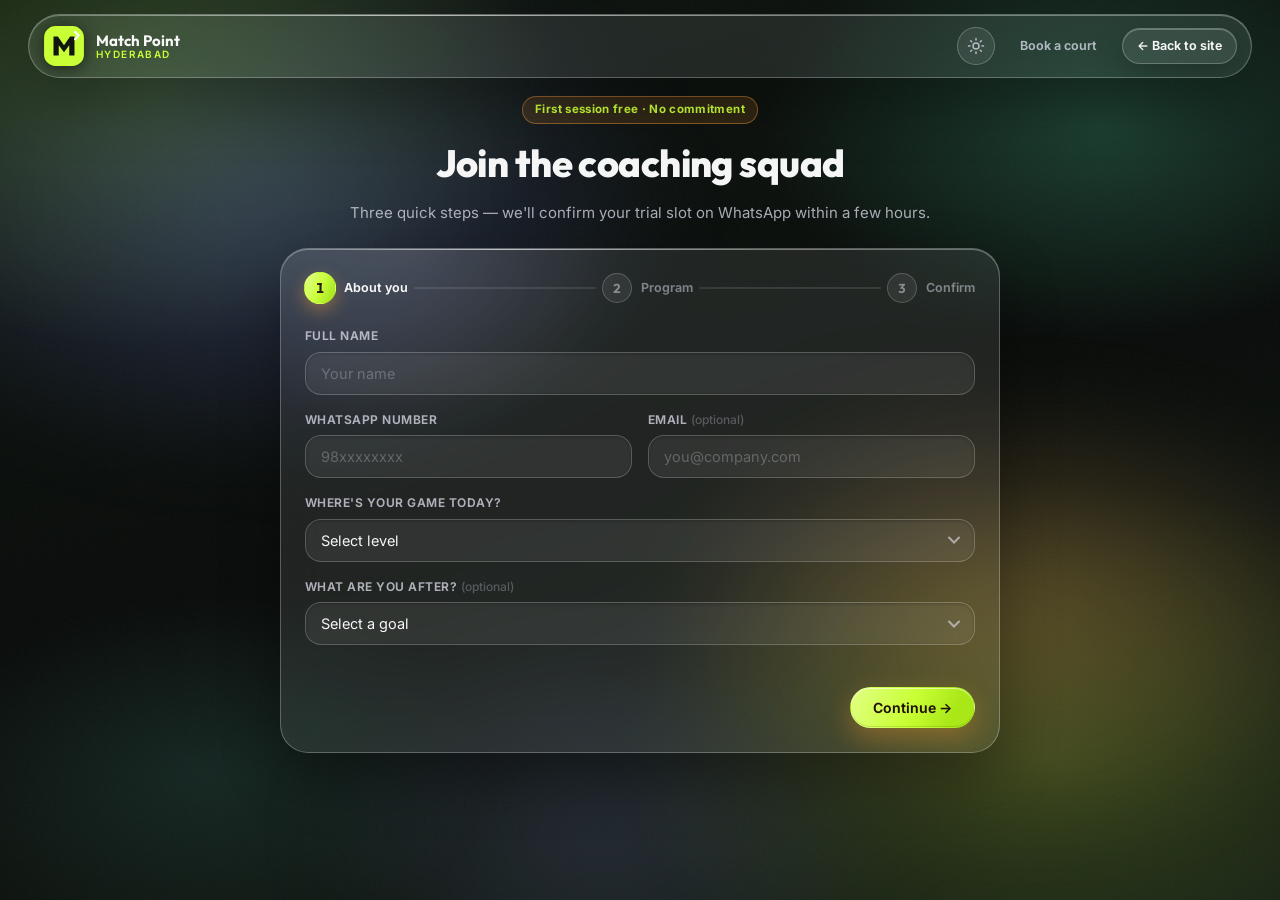
==== admission.html @ af2eccd0 "Launch MatchPoint academy manager pitch" ====
<!DOCTYPE html>
<html lang="en" data-theme="dark">
<head>
  <meta charset="UTF-8" />
  <meta name="viewport" content="width=device-width, initial-scale=1.0, viewport-fit=cover" />
  <meta name="theme-color" content="#0d0c1a" />
  <title>Join Coaching — Match Point</title>
  <link rel="icon" type="image/svg+xml" href="assets/img/favicon.svg?v=2" />
  <link rel="preconnect" href="https://fonts.googleapis.com" />
  <link rel="preconnect" href="https://fonts.gstatic.com" crossorigin />
  <link href="https://fonts.googleapis.com/css2?family=Outfit:wght@500;600;700;800&family=Inter:wght@400;500;600;700&display=swap" rel="stylesheet" />
  <link rel="stylesheet" href="assets/css/glass.css?v=18" />
  <script>document.documentElement.dataset.theme = localStorage.getItem("mp-theme") || "dark"; document.documentElement.classList.add("lt-js");</script>
  <style>
    .adm-wrap { max-width: 720px; margin: 0 auto; width: 100%; }
    .adm-hero { text-align: center; margin-bottom: var(--gap-4); }
    .adm-hero h1 { font-size: clamp(26px, 4vw, 38px); font-weight: 800; }
    .adm-hero p { color: var(--ink-mid); margin-top: 8px; }
    .form-grid { display: grid; grid-template-columns: 1fr 1fr; gap: var(--gap-3); }
    .form-grid .full { grid-column: 1 / -1; }
    @media (max-width: 620px) { .form-grid { grid-template-columns: 1fr; } }
    .batch-pick { display: grid; grid-template-columns: 1fr 1fr; gap: 10px; }
    @media (max-width: 620px) { .batch-pick { grid-template-columns: 1fr; } }
    .batch-pick .choice { flex-direction: column; align-items: flex-start; gap: 4px; padding: 14px 16px; }
    .batch-pick .choice .bp-top { display: flex; align-items: center; gap: 10px; width: 100%; }
    .batch-pick .choice .bp-name { font-weight: 700; color: var(--ink-hi); font-size: 14px; }
    .batch-pick .choice .bp-meta { font-size: 12px; color: var(--ink-low); padding-left: 28px; }
    .pick-label { font-size: 12px; font-weight: 700; letter-spacing: .08em; text-transform: uppercase; color: var(--ink-low); margin: var(--gap-3) 0 8px; }
    .done-card { text-align: center; padding: clamp(36px, 6vh, 60px) var(--gap-4); display: none; }
    .done-card.show { display: block; animation: lt-step-in .5s var(--ease-spring) both; }
    .done-card .big-check { width: 74px; height: 74px; margin: 0 auto var(--gap-3); border-radius: 50%; display: grid; place-items: center;
      background: rgba(52, 211, 153, .15); border: 1.5px solid rgba(52, 211, 153, .5); color: var(--tx-green); }
    .done-card .big-check svg { width: 34px; height: 34px; }
  </style>
</head>
<body>
  <div class="lt-bg" aria-hidden="true"></div>

  <nav class="lt-nav glass">
    <a class="nav-brand" href="index.html">
      <span class="mark" data-logo="30"></span>
      <span class="t"><strong>Match Point</strong><span>Hyderabad</span></span>
    </a>
    <div class="nav-actions">
      <button type="button" class="theme-toggle"></button>
      <a class="btn btn-ghost btn-sm hide-mobile" href="booking.html">Book a court</a>
      <a class="btn btn-glass btn-sm" href="index.html">← Back to site</a>
    </div>
  </nav>

  <main class="lt-page">
    <div class="adm-wrap">
      <div class="adm-hero reveal">
        <span class="pill gold">First session free · No commitment</span>
        <h1 class="mt-2">Join the coaching squad</h1>
        <p>Three quick steps — we'll confirm your trial slot on WhatsApp within a few hours.</p>
      </div>

      <div class="glass glass-card" id="wizard">
        <div class="adm-stepper" id="stepper">
          <div class="step active" data-s="1"><span class="num"><span class="n">1</span></span><span class="lbl">About you</span></div>
          <div class="bar" id="bar1"></div>
          <div class="step" data-s="2"><span class="num"><span class="n">2</span></span><span class="lbl">Program</span></div>
          <div class="bar" id="bar2"></div>
          <div class="step" data-s="3"><span class="num"><span class="n">3</span></span><span class="lbl">Confirm</span></div>
        </div>

        <form id="admForm" novalidate>
          <!-- step 1: about you -->
          <section class="adm-step active" data-step="1">
            <div class="form-grid">
              <label class="field full"><span>Full name</span><input type="text" name="name" placeholder="Your name" required /></label>
              <label class="field"><span>WhatsApp number</span><input type="tel" name="phone" placeholder="98xxxxxxxx" required /></label>
              <label class="field"><span>Email <span class="opt">(optional)</span></span><input type="email" name="email" placeholder="you@company.com" /></label>
              <label class="field full"><span>Where's your game today?</span>
                <select name="level"><option value="">Select level</option><option>Complete beginner</option><option>Played casually / social games</option><option>Trained before, getting back into it</option><option>Competitive — leagues or tournaments</option></select>
              </label>
              <label class="field full"><span>What are you after? <span class="opt">(optional)</span></span>
                <select name="goal"><option value="">Select a goal</option><option>Learn the game properly</option><option>Fitness &amp; stress relief</option><option>Compete in leagues</option><option>Sharpen up for corporate events</option></select>
              </label>
            </div>
          </section>

          <!-- step 2: program + venue + timing -->
          <section class="adm-step" data-step="2">
            <div class="batch-pick" id="programPick"></div>
            <div class="pick-label">Preferred venue</div>
            <div class="batch-pick" id="venuePick"></div>
            <div class="form-grid mt-3">
              <label class="field"><span>Preferred timing</span>
                <select name="slot"><option>Morning batch</option><option>Evening batch</option><option>Flexible</option></select>
              </label>
              <label class="field"><span>Trial date <span class="opt">(optional)</span></span><input type="date" name="date" /></label>
            </div>
            <p class="faint mt-3" id="planLine" style="font-size:12.5px;"></p>
          </section>

          <!-- step 3: confirm -->
          <section class="adm-step" data-step="3">
            <div id="summary" class="lt-grid" style="gap: 10px;"></div>
            <label class="choice mt-3"><input type="checkbox" name="agree" /><span class="dot"></span><span>Contact me on WhatsApp to confirm my trial slot.</span></label>
          </section>

          <div class="form-msg" id="msg"></div>
          <div class="adm-nav">
            <button type="button" class="btn btn-ghost" id="backBtn" style="visibility:hidden;">← Back</button>
            <span class="grow"></span>
            <button type="button" class="btn btn-primary" id="nextBtn">Continue →</button>
          </div>
        </form>
      </div>

      <!-- success -->
      <div class="glass done-card" id="doneCard">
        <div class="big-check"><svg viewBox="0 0 24 24" fill="none" stroke="currentColor" stroke-width="2.5" stroke-linecap="round" stroke-linejoin="round"><path d="M20 6 9 17l-5-5"/></svg></div>
        <h2>Application received 🏸</h2>
        <p class="muted mt-2">Our coach will WhatsApp you shortly to confirm your trial slot.<br />Bring water and non-marking court shoes — shuttles and loaner rackets are ready courtside.</p>
        <div class="mt-4 flex" style="justify-content:center; flex-wrap:wrap;">
          <a class="btn btn-primary" href="booking.html">Book a court meanwhile</a>
          <a class="btn btn-glass" href="index.html">Back to home</a>
        </div>
      </div>
    </div>
  </main>

  <script src="assets/js/core.js?v=8"></script>
  <script src="assets/js/data.js?v=5"></script>
  <script src="assets/js/cloud.js?v=7"></script>
  <script>
    (function () {
      var step = 1, TOTAL = 3;
      var form = document.getElementById("admForm");
      var msg = document.getElementById("msg");

      var requestedProgram = new URLSearchParams(location.search).get("program") || LT_DATA.programs[0].id;
      document.getElementById("programPick").innerHTML = LT_DATA.programs.map(function (p) {
        return '<label class="choice"><div class="bp-top"><input type="radio" name="program" value="' + p.id + '"' + (p.id === requestedProgram ? " checked" : "") + ' /><span class="dot"></span><span class="bp-name">' + p.name + "</span></div>" +
          '<span class="bp-meta">' + p.level + " · " + p.days + "</span></label>";
      }).join("");

      // preferred venue — rides into the slot string on submit (no new RPC args)
      document.getElementById("venuePick").innerHTML = Object.keys(LT_DATA.venues).map(function (k, i) {
        var v = LT_DATA.venues[k];
        return '<label class="choice"><div class="bp-top"><input type="radio" name="venue" value="' + k + '"' + (i === 0 ? " checked" : "") + ' /><span class="dot"></span><span class="bp-name">' + v.name + "</span></div>" +
          '<span class="bp-meta">' + v.area + " · " + v.note + "</span></label>";
      }).join("");

      // membership plans, straight from the dataset (single source of truth)
      document.getElementById("planLine").textContent = "Plans: " + LT_DATA.plans.map(function (p) {
        return p.label + " " + LT.fmtINR(p.amount) + (p.note ? " (" + p.note + ")" : "");
      }).join(" · ") + " — pay after your free trial.";

      // trials are booked ahead, never backdated
      form.querySelector('[name="date"]').min = LT.today();

      function venueName(key) {
        var v = LT_DATA.venues[key];
        return v ? v.name : LT_DATA.venues.manikonda.name;
      }

      function paint() {
        document.querySelectorAll("#stepper .step").forEach(function (el) {
          var s = +el.dataset.s;
          el.classList.toggle("active", s === step);
          el.classList.toggle("done", s < step);
        });
        document.getElementById("bar1").style.setProperty("--fill", step > 1 ? "100%" : "0%");
        document.getElementById("bar2").style.setProperty("--fill", step > 2 ? "100%" : "0%");
        document.querySelectorAll(".adm-step").forEach(function (el) {
          el.classList.toggle("active", +el.dataset.step === step);
        });
        document.getElementById("backBtn").style.visibility = step === 1 ? "hidden" : "visible";
        document.getElementById("nextBtn").textContent = step === TOTAL ? "Submit application" : "Continue →";
        msg.textContent = "";
        if (step === 3) fillSummary();
      }

      function fillSummary() {
        var d = new FormData(form);
        var prog = LT_DATA.programs.find(function (p) { return p.id === d.get("program"); }) || {};
        var rows = [
          ["Name", d.get("name")],
          ["Contact", d.get("phone") + (d.get("email") ? " · " + d.get("email") : "")],
          ["Level", d.get("level") || "To be assessed"],
          ["Program", prog.name + " · " + d.get("slot")],
          ["Venue", venueName(d.get("venue"))],
          ["Trial date", d.get("date") || "First available slot"],
        ];
        document.getElementById("summary").innerHTML = rows.map(function (r) {
          return '<div class="flex between" style="padding:11px 14px;border:1px solid var(--tile-border);border-radius:var(--r-md);background:var(--tile-bg);">' +
            '<span class="faint" style="font-size:12px;text-transform:uppercase;letter-spacing:.06em;font-weight:650;">' + r[0] + "</span>" +
            '<span style="font-weight:650;text-align:right;">' + LT.esc(r[1]) + "</span></div>";
        }).join("");
      }

      function validate() {
        var d = new FormData(form);
        if (step === 1) {
          if (!String(d.get("name") || "").trim()) return "Please enter your name.";
          if (String(d.get("phone") || "").replace(/\D/g, "").length < 10) return "Please enter a valid 10-digit WhatsApp number.";
        }
        if (step === 3 && !d.get("agree")) return "Please tick the consent box so we can reach you.";
        return "";
      }

      document.getElementById("nextBtn").addEventListener("click", function () {
        var err = validate();
        if (err) { msg.textContent = err; msg.className = "form-msg error"; return; }
        if (step < TOTAL) { step++; paint(); return; }
        var d = new FormData(form);
        var apps = LT.store.read("applications", []);
        // venue prepended into the slot string — the applications pipeline
        // stays single-shape (no new RPC args)
        var rec = {
          name: d.get("name"), phone: d.get("phone"), email: d.get("email"),
          level: d.get("level"), goal: d.get("goal"), program: d.get("program"),
          slot: venueName(d.get("venue")) + " · " + d.get("slot"),
          date: d.get("date"), at: new Date().toISOString(),
        };
        // same phone re-submitting within a day (double-tap, impatience) —
        // don't file a second enquiry from this device
        var ph10 = String(rec.phone || "").replace(/\D/g, "").slice(-10);
        var dup = apps.find(function (a) {
          return String(a.phone || "").replace(/\D/g, "").slice(-10) === ph10 &&
            Date.now() - new Date(a.at).getTime() < 864e5;
        });
        if (dup) {
          msg.textContent = "We already have your enquiry — our coach will call you.";
          msg.className = "form-msg error";
          return;
        }
        function showDone() {
          apps.unshift(rec);
          LT.store.write("applications", apps);
          document.getElementById("wizard").style.display = "none";
          document.querySelector(".adm-hero").style.display = "none";
          document.getElementById("doneCard").classList.add("show");
          LT.toast("Application received — see you on court! 🏸");
        }
        if (window.LT_CLOUD) {
          LT_CLOUD.track("admission_submitted", { program: rec.program || "", venue: d.get("venue") || "" });
          LT_CLOUD.addApplication(rec).then(showDone).catch(function (e) {
            if (!LT_CLOUD.STRICT_AUTH) { showDone(); return; }
            msg.textContent = /too many/.test(String(e.message)) ? "We already have your enquiry — our coach will call you."
              : /no connection/.test(String(e.message)) ? "No connection — please try again or call +91 77320 77327."
              : "Something went wrong — please call +91 77320 77327.";
            msg.className = "form-msg error";
          });
        } else { showDone(); }
      });
      document.getElementById("backBtn").addEventListener("click", function () { if (step > 1) { step--; paint(); } });

      paint();
    })();
  </script>
</body>
</html>
---- assets/css/glass.css ----
/* ============================================================
   MATCH POINT — LIQUID GLASS DESIGN SYSTEM v1
   Dark-first court glass (graphite night + electric chartreuse)
   with a bright clear-glass light override.
   Token NAMES are inherited from the Leo system (--forest-* = the
   dark base ramp, --gold-* = the brand accent ramp, --optic-* =
   the cool indigo accent) so component CSS ports verbatim.
   Theme is controlled by <html data-theme="dark|light">.
   ============================================================ */

/* ---------- Design tokens — DARK (default, matches Instagram branding) ---------- */
:root {
  /* Brand constants (theme-independent) */
  --forest-950: #080b09;
  --forest-900: #0e130f;
  --forest-800: #161e18;
  --forest-600: #2c3d31;
  --emerald-400: #52e5b0;
  --gold-600: #79a900;
  --gold-500: #a9e717;
  --gold-400: #c9ff35;
  --gold-300: #e2ff86;
  --optic-400: #64d9cb;
  --optic-300: #9af0e6;
  --red-400: #ff6b6b;
  --sky-300: #7dd3fc;

  /* Ink */
  --ink-hi: rgba(255, 255, 255, 0.96);
  --ink-mid: rgba(230, 230, 244, 0.72);
  --ink-low: rgba(230, 230, 244, 0.48);
  --ink-faint: rgba(230, 230, 244, 0.28);

  /* Accent text (readable per theme) */
  --tx-gold: var(--gold-400);
  --tx-green: #64d9cb;
  --tx-red: var(--red-400);
  --tx-optic: var(--optic-400);

  /* Glass surfaces — low-opacity fill over a vivid field. Never milky. */
  --glass-bg: rgba(255, 255, 255, 0.09);
  --glass-border: rgba(255, 255, 255, 0.26);
  --glass-blur: 22px;
  --glass-sat: 1.25;
  --glass-shadow:
    0 24px 60px rgba(0, 0, 0, 0.3),
    inset 0 1px 0 rgba(255, 255, 255, 0.32);
  --glass-shadow-soft:
    0 12px 32px rgba(0, 0, 0, 0.22),
    inset 0 1px 0 rgba(255, 255, 255, 0.26);
  --glass-border-hover: rgba(255, 255, 255, 0.48);
  --specular: linear-gradient(90deg, transparent 4%, rgba(255, 255, 255, 0.5) 30%, rgba(255, 255, 255, 0.12) 65%, transparent 96%);
  --corner-glow: rgba(255, 255, 255, 0.1);

  /* Inputs, tiles, lines */
  --input-bg: rgba(255, 255, 255, 0.07);
  --input-bg-focus: rgba(255, 255, 255, 0.13);
  --input-border: rgba(255, 255, 255, 0.2);
  --input-border-hover: rgba(255, 255, 255, 0.38);
  --input-shadow: inset 0 1px 3px rgba(0, 0, 0, 0.22);
  --tile-bg: rgba(255, 255, 255, 0.07);
  --tile-border: rgba(255, 255, 255, 0.2);
  --line: rgba(255, 255, 255, 0.1);
  --row-hover: rgba(255, 255, 255, 0.06);
  --chip-bg: rgba(255, 255, 255, 0.08);
  --chip-border: rgba(255, 255, 255, 0.24);
  --thead-bg: rgba(13, 12, 26, 0.55);
  --pill-bg: rgba(255, 255, 255, 0.08);
  --pill-border: rgba(255, 255, 255, 0.22);
  --dot-border: rgba(255, 255, 255, 0.3);
  --ghost-hover: rgba(255, 255, 255, 0.07);
  --option-bg: var(--forest-800);
  --backdrop: rgba(5, 4, 12, 0.6);
  --toast-bg: linear-gradient(135deg, rgba(26, 24, 48, 0.92), rgba(10, 9, 20, 0.92));
  --toast-border: rgba(255, 255, 255, 0.18);
  --scroll-thumb: rgba(255, 255, 255, 0.14);
  --scroll-thumb-hover: rgba(255, 255, 255, 0.26);
  --stat-grad: linear-gradient(135deg, #fff 30%, var(--gold-400));
  --gold-grad: linear-gradient(115deg, var(--gold-300), var(--gold-400) 48%, var(--gold-500) 82%);
  --scheme: dark;
  --glass-filter: blur(var(--glass-blur)) saturate(var(--glass-sat));
  --select-arrow: url("data:image/svg+xml,%3Csvg xmlns='http://www.w3.org/2000/svg' width='12' height='8' fill='none'%3E%3Cpath d='M1 1.5 6 6.5 11 1.5' stroke='%23e6e6f2' stroke-opacity='.6' stroke-width='2' stroke-linecap='round'/%3E%3C/svg%3E");

  /* Radii */
  --r-xl: 28px;
  --r-lg: 22px;
  --r-md: 16px;
  --r-sm: 12px;
  --r-pill: 999px;

  /* Type */
  --font-display: "Outfit", "SF Pro Display", -apple-system, sans-serif;
  --font-body: "Inter", "SF Pro Text", -apple-system, system-ui, sans-serif;
  --font-brand: "Outfit", "SF Pro Display", -apple-system, sans-serif;

  /* Spacing */
  --gap-1: 6px;
  --gap-2: 10px;
  --gap-3: 16px;
  --gap-4: 24px;
  --gap-5: 36px;

  --nav-h: 72px;
  --dock-h: 76px;
  --page-max: 1240px;

  --ease-spring: cubic-bezier(0.34, 1.3, 0.5, 1);
}

/* ---------- Design tokens — LIGHT override ("clear glass") ---------- */
:root[data-theme="light"] {
  --ink-hi: #17181c;
  --ink-mid: rgba(25, 28, 38, 0.74);
  --ink-low: rgba(25, 28, 38, 0.52);
  --ink-faint: rgba(25, 28, 38, 0.34);

  --tx-gold: #4d7400;
  --tx-green: #0f766e;
  --tx-red: #c2383f;
  --tx-optic: #4552c9;

  /* Apple Liquid Glass recipe (iOS 26): ~15–18% white fill + a brightness
     lift in the backdrop filter — the light comes THROUGH the panel, the
     fill itself stays nearly clear. Edges carry the material: a bright
     specular top rim and a soft dim bottom rim, not flat borders. */
  /* Liquid glass, tuned to the approved login-page reference: a gradient
     fill that fades from a faint white sheen (top-left) to almost nothing,
     so the field's blue/peach/lavender visibly TRANSMITS through the card;
     blur 30 + saturate 170% + a touch of contrast does the optics; the
     specular border is strongest along the top and left edges. */
  --glass-bg: linear-gradient(135deg, rgba(255, 255, 255, 0.26), rgba(255, 255, 255, 0.1));
  --glass-border: rgba(255, 255, 255, 0.55);
  --glass-blur: 30px;
  --glass-sat: 1.7;
  --glass-bright: 1.04;
  --glass-contrast: 1.05;
  --glass-filter: blur(var(--glass-blur)) saturate(var(--glass-sat)) brightness(var(--glass-bright)) contrast(var(--glass-contrast));
  --glass-shadow:
    0 28px 70px rgba(45, 55, 90, 0.2),
    inset 0 1px 0 rgba(255, 255, 255, 0.72),
    inset 1px 0 0 rgba(255, 255, 255, 0.45),
    inset 0 -1px 0 rgba(255, 255, 255, 0.16),
    inset 0 16px 30px -18px rgba(45, 55, 90, 0.13),
    inset 0 -18px 32px -18px rgba(255, 255, 255, 0.5);
  --glass-shadow-soft:
    0 12px 32px rgba(45, 55, 90, 0.12),
    inset 0 1px 0 rgba(255, 255, 255, 0.6),
    inset 0 -1px 0 rgba(255, 255, 255, 0.14);
  --glass-border-hover: rgba(255, 255, 255, 0.95);
  --specular: linear-gradient(90deg, transparent 4%, rgba(255, 255, 255, 0.98) 30%, rgba(255, 255, 255, 0.45) 65%, transparent 96%);
  --corner-glow: rgba(255, 255, 255, 0.55);

  --input-bg: rgba(255, 255, 255, 0.18);
  --input-bg-focus: rgba(255, 255, 255, 0.38);
  --input-border: rgba(255, 255, 255, 0.55);
  --input-border-hover: rgba(255, 255, 255, 0.85);
  --input-shadow: inset 0 1px 2px rgba(28, 32, 44, 0.05);
  --tile-bg: rgba(255, 255, 255, 0.2);
  --tile-border: rgba(255, 255, 255, 0.52);
  --line: rgba(28, 32, 44, 0.1);
  --row-hover: rgba(255, 255, 255, 0.26);
  --chip-bg: rgba(255, 255, 255, 0.24);
  --chip-border: rgba(255, 255, 255, 0.56);
  --thead-bg: rgba(255, 255, 255, 0.4);
  --pill-bg: rgba(255, 255, 255, 0.24);
  --pill-border: rgba(255, 255, 255, 0.56);
  --dot-border: rgba(28, 32, 44, 0.32);
  --ghost-hover: rgba(255, 255, 255, 0.6);
  --option-bg: #ffffff;
  --backdrop: rgba(18, 22, 34, 0.3);
  --toast-bg: linear-gradient(135deg, rgba(255, 255, 255, 0.94), rgba(246, 248, 252, 0.94));
  --toast-border: rgba(255, 255, 255, 0.6);
  --scroll-thumb: rgba(28, 32, 44, 0.22);
  --scroll-thumb-hover: rgba(28, 32, 44, 0.38);
  --stat-grad: linear-gradient(135deg, #17181c 30%, #5f8500);
  --scheme: light;
  --select-arrow: url("data:image/svg+xml,%3Csvg xmlns='http://www.w3.org/2000/svg' width='12' height='8' fill='none'%3E%3Cpath d='M1 1.5 6 6.5 11 1.5' stroke='%232b3040' stroke-opacity='.55' stroke-width='2' stroke-linecap='round'/%3E%3C/svg%3E");
}

/* ---------- Reset & base ---------- */
*, *::before, *::after { box-sizing: border-box; }

html { scroll-behavior: smooth; -webkit-text-size-adjust: 100%; }

body {
  margin: 0;
  min-height: 100vh;
  min-height: 100dvh;
  font-family: var(--font-body);
  font-size: 15px;
  line-height: 1.55;
  color: var(--ink-hi);
  background-color: var(--forest-950);
  -webkit-font-smoothing: antialiased;
  overflow-x: hidden;
  transition: color 0.3s ease;
}
:root[data-theme="light"] body { background-color: #f2f3f7; }

/* Vivid liquid color field — the saturated backdrop is what makes the
   low-opacity glass read as "liquid". Emerald + gold + optic glows. */
.lt-bg {
  position: fixed;
  inset: 0;
  z-index: -2;
  /* pin the ambient background to its own GPU layer. Without this the fixed
     bg re-rasterizes on every scroll, and the backdrop-filter glass above it
     re-samples each frame — which reads as flicker on Android / fold hardware
     (most visible on the wide fold viewport). translateZ(0) caches it as a
     composited texture so scrolling never repaints it. */
  transform: translateZ(0);
  -webkit-backface-visibility: hidden;
  backface-visibility: hidden;
  background:
    radial-gradient(46% 42% at 12% 10%, rgba(115, 175, 35, 0.3), transparent 68%),
    radial-gradient(40% 36% at 86% 14%, rgba(82, 229, 176, 0.22), transparent 66%),
    radial-gradient(48% 44% at 82% 84%, rgba(201, 255, 53, 0.18), transparent 70%),
    radial-gradient(34% 30% at 16% 86%, rgba(100, 217, 203, 0.11), transparent 66%),
    linear-gradient(165deg, #0d140f 0%, #080b09 52%, #111a13 100%);
}
/* Light = "clear glass" over a cool luminous field: the base stays airy
   near-white (never warm/sandy — eye comfort), but the indigo/amber glows
   are strong enough that low-opacity panels visibly frost them — that
   contrast is what makes light mode read as liquid glass, not flat white. */
:root[data-theme="light"] .lt-bg {
  background:
    radial-gradient(52% 48% at 8% 18%, rgba(112, 132, 255, 0.6), transparent 68%),
    radial-gradient(46% 42% at 88% 10%, rgba(255, 160, 74, 0.55), transparent 66%),
    radial-gradient(50% 46% at 84% 82%, rgba(150, 126, 255, 0.48), transparent 70%),
    radial-gradient(42% 38% at 14% 88%, rgba(255, 178, 100, 0.38), transparent 66%),
    radial-gradient(38% 34% at 54% 46%, rgba(168, 180, 255, 0.42), transparent 70%),
    radial-gradient(32% 30% at 36% 66%, rgba(255, 196, 130, 0.3), transparent 66%),
    linear-gradient(165deg, #edeff8 0%, #e8eaf4 45%, #e2e5ef 100%);
}
.lt-bg::before {
  content: "";
  position: absolute;
  inset: -25%;
  background:
    radial-gradient(34% 30% at 30% 32%, rgba(122, 138, 255, 0.28), transparent 66%),
    radial-gradient(30% 26% at 70% 62%, rgba(255, 184, 92, 0.28), transparent 64%),
    radial-gradient(24% 22% at 48% 78%, rgba(154, 168, 255, 0.16), transparent 66%);
  /* ambient drift, tuned below perception: one direction change per ~40s
     and a gentle range, so the background never reads as "shifting" */
  animation: lt-drift 80s ease-in-out infinite alternate;
  filter: blur(42px);
  /* keep the big blurred drift layer on its own composited plane so the
     42px blur is rasterized once, not re-blurred every scrolled frame */
  will-change: transform;
  -webkit-backface-visibility: hidden;
  backface-visibility: hidden;
}
:root[data-theme="light"] .lt-bg::before {
  background:
    radial-gradient(34% 30% at 30% 32%, rgba(150, 160, 250, 0.4), transparent 66%),
    radial-gradient(30% 26% at 70% 62%, rgba(255, 196, 122, 0.38), transparent 64%),
    radial-gradient(26% 24% at 48% 78%, rgba(178, 188, 252, 0.3), transparent 66%);
}
.lt-bg::after {
  content: "";
  position: absolute;
  inset: 0;
  opacity: 0.05;
  background-image: url("data:image/svg+xml,%3Csvg xmlns='http://www.w3.org/2000/svg' width='160' height='160'%3E%3Cfilter id='n'%3E%3CfeTurbulence type='fractalNoise' baseFrequency='0.9' numOctaves='2'/%3E%3C/filter%3E%3Crect width='100%25' height='100%25' filter='url(%23n)'/%3E%3C/svg%3E");
}
@keyframes lt-drift {
  from { transform: translate3d(-2%, -1%, 0) rotate(-1deg) scale(1); }
  to { transform: translate3d(2%, 1.5%, 0) rotate(1deg) scale(1.05); }
}
@media (prefers-reduced-motion: reduce) {
  .lt-bg::before { animation: none; }
  * { transition-duration: 0.01ms !important; animation-duration: 0.01ms !important; }
}

h1, h2, h3, h4 {
  font-family: var(--font-display);
  font-weight: 600;
  letter-spacing: -0.015em;
  margin: 0;
  color: var(--ink-hi);
  text-wrap: balance;
}
p { margin: 0; }
a { color: var(--tx-green); text-decoration: none; }
a:hover { color: var(--tx-gold); }
img { max-width: 100%; display: block; }
button { font-family: inherit; }
::selection { background: rgba(255, 156, 51, 0.4); }

/* ---------- Layout ---------- */
.lt-page {
  max-width: var(--page-max);
  margin: 0 auto;
  padding: calc(var(--nav-h) + var(--gap-4)) var(--gap-4) calc(var(--gap-5) + 24px);
  display: flex;
  flex-direction: column;
  gap: var(--gap-4);
}

.lt-grid { display: grid; gap: var(--gap-3); }
.lt-grid.cols-2 { grid-template-columns: repeat(2, minmax(0, 1fr)); }
.lt-grid.cols-3 { grid-template-columns: repeat(3, minmax(0, 1fr)); }
.lt-grid.cols-4 { grid-template-columns: repeat(4, minmax(0, 1fr)); }

/* ---------- Glass primitives ---------- */
.glass {
  position: relative;
  background: var(--glass-bg);
  /* --glass-bright is Apple's Liquid Glass trick: brightening what's BEHIND
     the blur makes a barely-there white fill read luminous, not milky.
     Dark theme leaves it at 1. */
  -webkit-backdrop-filter: var(--glass-filter);
  backdrop-filter: var(--glass-filter);
  border: 1px solid var(--glass-border);
  border-radius: var(--r-xl);
  box-shadow: var(--glass-shadow);
  overflow: hidden;
  transition: background 0.3s ease, border-color 0.3s ease, box-shadow 0.3s ease;
}
.glass::before {
  content: "";
  position: absolute;
  inset: 0 0 auto 0;
  height: 1px;
  background: var(--specular);
  pointer-events: none;
}
.glass::after {
  content: "";
  position: absolute;
  top: -42%;
  left: -12%;
  width: 60%;
  height: 80%;
  background: radial-gradient(closest-side, var(--corner-glow), transparent);
  transform: rotate(-12deg);
  pointer-events: none;
}

.glass-card { padding: var(--gap-4); }
.glass-card.tight { padding: var(--gap-3); }

.glass-hover {
  --mx: 50%; --my: 0%;
  transition: transform 0.45s var(--ease-spring), box-shadow 0.45s ease, border-color 0.3s ease, background 0.3s ease;
}
.glass-hover:hover {
  transform: translateY(-4px);
  border-color: var(--glass-border-hover);
  box-shadow: 0 30px 70px rgba(0, 0, 0, 0.32), inset 0 1px 0 rgba(255, 255, 255, 0.34);
  background: radial-gradient(240px circle at var(--mx) var(--my), rgba(255, 255, 255, 0.1), transparent 55%), var(--glass-bg);
}
/* light hover sheen: pure white is invisible on white glass — pair a hot
   white core with a faint amber halo so the cursor light reads in light
   mode exactly like the dark-mode specular does */
:root[data-theme="light"] .glass-hover:hover {
  box-shadow: 0 30px 70px rgba(24, 34, 60, 0.18), inset 0 1px 0 rgba(255, 255, 255, 0.75);
  background:
    radial-gradient(150px circle at var(--mx) var(--my), rgba(255, 255, 255, 0.85), transparent 60%),
    radial-gradient(300px circle at var(--mx) var(--my), rgba(255, 176, 92, 0.22), transparent 62%),
    var(--glass-bg);
}

/* Section headers */
.kicker {
  font-size: 11px;
  font-weight: 700;
  letter-spacing: 0.16em;
  text-transform: uppercase;
  color: var(--tx-gold);
  margin-bottom: 2px;
}
.card-head {
  display: flex;
  align-items: flex-end;
  justify-content: space-between;
  gap: var(--gap-3);
  flex-wrap: wrap;
  margin-bottom: var(--gap-3);
}
.card-head h2 { font-size: 21px; }
.card-head .sub { color: var(--ink-mid); font-size: 13px; margin-top: 3px; }

/* ---------- Top navigation ---------- */
.lt-nav {
  position: fixed;
  top: 14px;
  left: 50%;
  transform: translateX(-50%);
  width: min(var(--page-max) - 16px, calc(100% - 24px));
  z-index: 60;
  display: flex;
  align-items: center;
  gap: var(--gap-3);
  padding: 10px 14px;
  border-radius: var(--r-pill);
}
.lt-nav.glass::after { display: none; }

.nav-brand { display: flex; align-items: center; gap: 11px; min-width: 0; }
/* Compact court mark shared by every manager surface. */
.nav-brand .mark {
  width: 42px;
  height: 42px;
  flex: none;
  display: grid;
  place-items: center;
  background: none;
  border: none;
  box-shadow: none;
}
.nav-brand .mark svg, .nav-brand .mark img {
  width: 42px; height: auto; max-width: none; flex: none;
  filter: drop-shadow(0 2px 8px rgba(0, 0, 0, 0.55));
}
:root[data-theme="light"] .nav-brand .mark svg,
:root[data-theme="light"] .nav-brand .mark img {
  /* light mode: white players → dark ink, gold centre stays amber —
     mirrors the dark theme's white+gold structure (filter defined by
     core.js, see injectInkFilter) */
  filter: url(#mxInk);
}
.nav-brand .t { display: flex; flex-direction: column; line-height: 1.15; min-width: 0; }
.nav-brand .t strong {
  font-family: var(--font-display);
  font-size: 15px;
  font-weight: 700;
  color: var(--ink-hi);
  white-space: nowrap;
  overflow: hidden;
  text-overflow: ellipsis;
}
.nav-brand .t span {
  font-size: 10px;
  letter-spacing: 0.14em;
  text-transform: uppercase;
  color: var(--tx-gold);
  font-weight: 600;
}

.nav-tabs {
  display: flex;
  align-items: center;
  gap: 4px;
  margin: 0 auto;
  padding: 4px;
  border-radius: var(--r-pill);
  background: var(--pill-bg);
  border: 1px solid var(--tile-border);
}
.nav-tab {
  display: inline-flex;
  align-items: center;
  gap: 7px;
  padding: 8px 15px;
  border: none;
  border-radius: var(--r-pill);
  background: transparent;
  color: var(--ink-mid);
  font-size: 13.5px;
  font-weight: 600;
  cursor: pointer;
  white-space: nowrap;
  transition: color 0.25s ease, background 0.25s ease, box-shadow 0.25s ease;
  text-decoration: none;
}
.nav-tab svg { width: 16px; height: 16px; }
.nav-tab:hover { color: var(--ink-hi); }
.nav-tab.active {
  color: #221204;
  background: var(--gold-grad);
  box-shadow: 0 6px 18px rgba(255, 156, 51, 0.38), inset 0 1px 0 rgba(255, 255, 255, 0.5);
}

.nav-actions { display: flex; align-items: center; gap: var(--gap-2); margin-left: auto; }

/* Theme toggle */
.theme-toggle {
  width: 38px;
  height: 38px;
  flex: none;
  display: grid;
  place-items: center;
  border-radius: 50%;
  border: 1px solid var(--chip-border);
  background: var(--chip-bg);
  color: var(--ink-mid);
  cursor: pointer;
  transition: color 0.25s ease, border-color 0.25s ease, transform 0.4s var(--ease-spring), background 0.3s ease;
}
.theme-toggle:hover { color: var(--tx-gold); border-color: var(--input-border-hover); transform: rotate(18deg); }
.theme-toggle svg { width: 18px; height: 18px; }

/* ---------- Mobile bottom dock ---------- */
.lt-dock {
  position: fixed;
  bottom: calc(12px + env(safe-area-inset-bottom, 0px));
  left: 50%;
  transform: translateX(-50%);
  z-index: 60;
  display: none;
  align-items: stretch;
  gap: 2px;
  padding: 7px;
  border-radius: var(--r-pill);
  width: min(440px, calc(100% - 20px));
}
.lt-dock.glass::after { display: none; }
.dock-tab {
  position: relative;
  flex: 1;
  display: flex;
  flex-direction: column;
  align-items: center;
  gap: 3px;
  padding: 7px 4px 6px;
  border: none;
  border-radius: 18px;
  background: transparent;
  color: var(--ink-low);
  font-size: 10px;
  font-weight: 600;
  letter-spacing: 0.02em;
  cursor: pointer;
  transition: color 0.25s ease, background 0.25s ease;
  text-decoration: none;
}
.dock-tab svg { width: 21px; height: 21px; }
.dock-tab.active { color: var(--tx-gold); background: rgba(255, 156, 51, 0.14); }
.dock-tab:hover { color: var(--ink-hi); }

/* ---------- Buttons ---------- */
.btn {
  display: inline-flex;
  align-items: center;
  justify-content: center;
  gap: 8px;
  padding: 11px 22px;
  border-radius: var(--r-pill);
  border: 1px solid transparent;
  font-size: 14px;
  font-weight: 650;
  font-family: var(--font-body);
  cursor: pointer;
  text-decoration: none;
  white-space: nowrap;
  transition: transform 0.35s var(--ease-spring), box-shadow 0.3s ease, background 0.3s ease, border-color 0.3s ease, opacity 0.2s ease, color 0.3s ease;
  -webkit-tap-highlight-color: transparent;
}
.btn:active { transform: scale(0.97); }
.btn:disabled { opacity: 0.55; cursor: not-allowed; }
.btn svg { width: 16px; height: 16px; }

.btn-primary {
  position: relative;
  overflow: hidden;
  color: #221204;
  background: var(--gold-grad);
  box-shadow: 0 10px 26px rgba(255, 156, 51, 0.32), inset 0 1px 0 rgba(255, 255, 255, 0.55), inset 0 -1px 0 rgba(0, 0, 0, 0.12);
}
.btn-primary::after {
  content: "";
  position: absolute;
  inset: 0;
  background: linear-gradient(120deg, transparent 28%, rgba(255, 255, 255, 0.5) 50%, transparent 72%);
  transform: translateX(-130%);
  pointer-events: none;
}
.btn-primary:hover::after { transform: translateX(130%); transition: transform 0.7s ease; }
.btn-primary:hover { box-shadow: 0 14px 34px rgba(255, 156, 51, 0.45), inset 0 1px 0 rgba(255, 255, 255, 0.6); transform: translateY(-1px); }
@media (prefers-reduced-motion: reduce) { .btn-primary::after { display: none; } }

.btn-glass {
  color: var(--ink-hi);
  background: var(--chip-bg);
  border-color: var(--chip-border);
  /* No own backdrop-filter: these sit inside already-frosted .glass surfaces,
     and Safari renders a nested backdrop-filter as an opaque WHITE block. The
     translucent background alone reads as glass over the parent. */
  box-shadow: var(--glass-shadow-soft);
}
.btn-glass:hover { border-color: var(--input-border-hover); }

.btn-ghost { color: var(--ink-mid); background: transparent; border-color: transparent; }
.btn-ghost:hover { color: var(--ink-hi); background: var(--ghost-hover); }


.btn-sm { padding: 7px 14px; font-size: 12.5px; }
.btn-lg { padding: 14px 30px; font-size: 15.5px; }
.btn-block { width: 100%; }
.btn-icon { width: 38px; height: 38px; padding: 0; border-radius: 50%; }

/* ---------- Forms ---------- */
.field { display: flex; flex-direction: column; gap: 6px; min-width: 0; }
.field > span, .field > label {
  font-size: 12px;
  font-weight: 650;
  letter-spacing: 0.04em;
  color: var(--ink-mid);
  text-transform: uppercase;
}
.field .opt { color: var(--ink-faint); text-transform: none; letter-spacing: 0; font-weight: 500; }

input[type="text"], input[type="email"], input[type="password"], input[type="tel"],
input[type="number"], input[type="date"], input[type="search"], select, textarea {
  width: 100%;
  padding: 12px 15px;
  font-family: var(--font-body);
  font-size: 14.5px;
  color: var(--ink-hi);
  background: var(--input-bg);
  border: 1px solid var(--input-border);
  border-radius: var(--r-md);
  outline: none;
  box-shadow: var(--input-shadow);
  transition: border-color 0.25s ease, box-shadow 0.25s ease, background 0.25s ease;
  -webkit-appearance: none;
  appearance: none;
}
textarea { resize: vertical; min-height: 64px; }
input::placeholder, textarea::placeholder { color: var(--ink-faint); }
input:hover, select:hover, textarea:hover { border-color: var(--input-border-hover); }
input:focus, select:focus, textarea:focus {
  border-color: rgba(255, 184, 92, 0.75);
  background: var(--input-bg-focus);
  box-shadow: 0 0 0 3px rgba(255, 156, 51, 0.2), var(--input-shadow);
}

select {
  background-image: var(--select-arrow);
  background-repeat: no-repeat;
  background-position: right 14px center;
  padding-right: 38px;
}
select option { background: var(--option-bg); color: var(--ink-hi); }

input[type="date"] { color-scheme: var(--scheme); }
input[type="number"]::-webkit-inner-spin-button { opacity: 0.4; }

/* Checkbox / radio pills */
.choice {
  display: flex;
  align-items: center;
  gap: 10px;
  padding: 11px 14px;
  border-radius: var(--r-md);
  border: 1px solid var(--input-border);
  background: var(--tile-bg);
  cursor: pointer;
  font-size: 13.5px;
  color: var(--ink-mid);
  transition: border-color 0.25s ease, background 0.25s ease, color 0.25s ease;
  user-select: none;
}
.choice:hover { border-color: var(--input-border-hover); color: var(--ink-hi); }
.choice input { display: none; }
.choice .dot {
  width: 18px;
  height: 18px;
  flex: none;
  border-radius: 6px;
  border: 1.5px solid var(--dot-border);
  display: grid;
  place-items: center;
  transition: all 0.25s ease;
}
.choice input[type="radio"] + .dot { border-radius: 50%; }
.choice input:checked + .dot {
  border-color: var(--gold-500);
  background: var(--gold-grad);
  box-shadow: 0 2px 10px rgba(255, 156, 51, 0.4);
}
.choice input:checked + .dot::after {
  content: "";
  width: 9px;
  height: 5px;
  margin-top: -2px;
  border-left: 2px solid #221204;
  border-bottom: 2px solid #221204;
  transform: rotate(-45deg);
}
.choice input:checked ~ span { color: var(--ink-hi); }
.choice:has(input:checked) {
  border-color: rgba(255, 184, 92, 0.55);
  background: rgba(255, 156, 51, 0.12);
}

.form-msg { font-size: 13.5px; color: var(--tx-gold); min-height: 18px; }
.form-msg.error { color: var(--tx-red); }

/* ---------- Pills, badges, stats ---------- */
.pill {
  display: inline-flex;
  align-items: center;
  gap: 6px;
  padding: 4px 12px;
  border-radius: var(--r-pill);
  font-size: 11.5px;
  font-weight: 700;
  letter-spacing: 0.03em;
  border: 1px solid var(--pill-border);
  background: var(--pill-bg);
  color: var(--ink-mid);
  white-space: nowrap;
}
.pill.gold { color: var(--tx-gold); border-color: rgba(255, 156, 51, 0.45); background: rgba(255, 156, 51, 0.14); }
.pill.green { color: var(--tx-green); border-color: rgba(52, 211, 153, 0.35); background: rgba(52, 211, 153, 0.12); }
.pill.red { color: var(--tx-red); border-color: rgba(220, 80, 86, 0.4); background: rgba(255, 107, 107, 0.12); }
.pill.optic { color: var(--tx-optic); border-color: rgba(154, 168, 255, 0.35); background: rgba(154, 168, 255, 0.1); }

/* ---------- Filter dropdown ----------
   DESIGN RULE: 1–2 mutually-exclusive choices may use chips / a tab toggle.
   3+ filter options use this compact dropdown — never a long wrapping row of
   chip buttons. Keeps toolbars calm and consistent across every page. */
.lt-filter { width: auto; display: inline-block; }
.lt-filter select {
  width: auto;
  padding: 8px 34px 8px 14px;
  font-size: 12.5px;
  font-weight: 600;
  color: var(--ink-hi);
  border-radius: var(--r-pill);
  background-color: var(--chip-bg);
  background-position: right 12px center;
  box-shadow: none;
}
.lt-filter select:hover { border-color: var(--input-border-hover); }

/* ---------- Inline table-cell status / tags ----------
   Pills are for standalone status chips (cards, headers), NOT dense table
   data. In tables use plain coloured text — a leading dot for a status,
   nothing for a plain category/type/mode label. */
.cell-status { display: inline-flex; align-items: center; gap: 6px; font-weight: 650; font-size: 12.5px; }
.cell-status::before { content: ""; width: 7px; height: 7px; border-radius: 50%; background: currentColor; flex: none; }
.cell-status.green { color: var(--tx-green); }
.cell-status.red { color: var(--tx-red); }
.cell-status.gold { color: var(--tx-gold); }
.cell-tag { font-weight: 600; font-size: 12.5px; color: var(--ink-mid); }
.cell-tag.gold { color: var(--tx-gold); }
.cell-tag.green { color: var(--tx-green); }
.cell-tag.red { color: var(--tx-red); }

.stat-card { padding: var(--gap-3) var(--gap-4); display: flex; flex-direction: column; gap: 2px; }
.stat-card .stat-value {
  font-family: var(--font-display);
  font-size: 34px;
  font-weight: 700;
  letter-spacing: -0.02em;
  background: var(--stat-grad);
  -webkit-background-clip: text;
  background-clip: text;
  -webkit-text-fill-color: transparent;
}
.stat-card .stat-copy { font-size: 12.5px; color: var(--ink-low); }
.stat-value[data-countup] { font-variant-numeric: tabular-nums; }

/* ---------- Tables ---------- */
.table-wrap { overflow-x: auto; overflow-y: hidden; -webkit-overflow-scrolling: touch; border-radius: var(--r-lg); }
table.lt-table { width: 100%; border-collapse: separate; border-spacing: 0; font-size: 13.5px; }
/* `tight` = one clean line per cell; the wrapper scrolls sideways instead of
   wrapping names/details across rows. Consistent data-table feel everywhere. */
.lt-table.tight th, .lt-table.tight td { white-space: nowrap; vertical-align: middle; }
.lt-table.tight td .faint { white-space: nowrap; }
.lt-table thead th {
  position: sticky;
  top: 0;
  text-align: left;
  font-size: 11px;
  font-weight: 700;
  letter-spacing: 0.1em;
  text-transform: uppercase;
  color: var(--ink-low);
  padding: 12px 14px;
  background: var(--thead-bg);
  border-bottom: 1px solid var(--line);
  white-space: nowrap;
  z-index: 1;
}
/* clip scrolling tables cleanly so the sticky header doesn't bleed past the
   rounded corners (backdrop-filter on a sticky cell escapes the radius clip) */
.table-wrap { -webkit-mask-image: -webkit-radial-gradient(white, black); }
.lt-table tbody td {
  padding: 12px 14px;
  border-bottom: 1px solid var(--line);
  color: var(--ink-mid);
  vertical-align: middle;
}
.lt-table tbody tr { transition: background 0.2s ease; }
.lt-table tbody tr:hover { background: var(--row-hover); }
.lt-table tbody tr:last-child td { border-bottom: none; }
.lt-table .t-name { color: var(--ink-hi); font-weight: 650; }

/* ---------- Modal ---------- */
.lt-modal-backdrop {
  position: fixed;
  inset: 0;
  z-index: 90;
  display: grid;
  place-items: center;
  padding: 18px;
  background: var(--backdrop);
  -webkit-backdrop-filter: blur(8px);
  backdrop-filter: blur(8px);
  opacity: 0;
  pointer-events: none;
  transition: opacity 0.3s ease;
}
.lt-modal-backdrop.open { opacity: 1; pointer-events: auto; }
/* freeze the page behind an open modal so touch-scroll moves the modal, not
   the page underneath it */
body.lt-noscroll { overflow: hidden; }
/* Modals sit over busy photo content — give them a much more solid fill
   than ambient glass so rows and bars stay legible in BOTH themes. */
.lt-modal.glass { background: rgba(16, 15, 32, 0.82); }
:root[data-theme="light"] .lt-modal.glass { background: rgba(255, 255, 255, 0.82); }
:root[data-theme="light"] .lt-modal-backdrop { background: rgba(18, 22, 34, 0.45); }
.lt-modal {
  width: min(620px, 100%);
  max-height: min(86vh, 86dvh);
  overflow-y: auto;
  border-radius: var(--r-xl);
  padding: var(--gap-4);
  transform: translateY(14px) scale(0.97);
  transition: transform 0.4s var(--ease-spring);
}
.lt-modal-backdrop.open .lt-modal { transform: translateY(0) scale(1); }
.lt-modal .modal-head {
  display: flex;
  justify-content: space-between;
  align-items: flex-start;
  gap: var(--gap-3);
  margin-bottom: var(--gap-3);
}

/* ---------- Toast ---------- */
.lt-toast {
  position: fixed;
  bottom: calc(var(--dock-h) + 18px);
  left: 50%;
  transform: translate(-50%, 16px);
  z-index: 120;
  padding: 13px 22px;
  border-radius: var(--r-pill);
  font-size: 13.5px;
  font-weight: 600;
  color: var(--ink-hi);
  background: var(--toast-bg);
  border: 1px solid var(--toast-border);
  -webkit-backdrop-filter: blur(20px);
  backdrop-filter: blur(20px);
  box-shadow: 0 18px 44px rgba(0, 0, 0, 0.35), inset 0 1px 0 rgba(255, 255, 255, 0.35);
  opacity: 0;
  pointer-events: none;
  transition: opacity 0.3s ease, transform 0.4s var(--ease-spring);
  max-width: min(480px, calc(100vw - 32px));
  text-align: center;
}
.lt-toast.show { opacity: 1; transform: translate(-50%, 0); }
@media (min-width: 700px) { .lt-toast { bottom: 26px; } }

/* ---------- Chips ---------- */
.chip-row { display: flex; flex-wrap: wrap; gap: 8px; }
.chip {
  padding: 7px 16px;
  border-radius: var(--r-pill);
  border: 1px solid var(--chip-border);
  background: var(--chip-bg);
  color: var(--ink-mid);
  font-size: 12.5px;
  font-weight: 650;
  cursor: pointer;
  transition: all 0.25s ease;
  /* No own backdrop-filter — nested inside .glass it renders white in Safari
     (WebKit nested backdrop-filter bug). Translucent bg + border is enough. */
  text-decoration: none;
}
.chip:hover { border-color: var(--input-border-hover); color: var(--ink-hi); }
.chip.active {
  color: #221204;
  background: var(--gold-grad);
  border-color: transparent;
  box-shadow: 0 6px 16px rgba(255, 156, 51, 0.3);
}
/* compact filter pills — smaller + flatter than action chips, for filter rows */
.chip-row.filters { gap: 6px; }
.chip-row.filters .chip { padding: 5px 12px; font-size: 11.5px; font-weight: 600; -webkit-backdrop-filter: none; backdrop-filter: none; }
.chip-row.filters .chip.active { box-shadow: none; }

/* ---------- Empty state ---------- */
.empty-state { padding: var(--gap-5) var(--gap-4); text-align: center; color: var(--ink-low); font-size: 14px; }

/* ---------- Utilities ---------- */
.muted { color: var(--ink-mid); }
.faint { color: var(--ink-low); }
.gold { color: var(--tx-gold); }
.center { text-align: center; }
.flex { display: flex; gap: var(--gap-2); align-items: center; }
.flex.between { justify-content: space-between; }
.flex.wrap { flex-wrap: wrap; }
.grow { flex: 1; min-width: 0; }
.hide { display: none !important; }
.mt-1 { margin-top: var(--gap-1); } .mt-2 { margin-top: var(--gap-2); }
.mt-3 { margin-top: var(--gap-3); } .mt-4 { margin-top: var(--gap-4); }
.num { font-variant-numeric: tabular-nums; }

/* Scroll-reveal — progressive enhancement (needs .lt-js on <html>) */
.reveal { opacity: 1; transform: none; }
html.lt-js .reveal {
  opacity: 0;
  transform: translateY(20px);
  transition: opacity 0.8s ease, transform 0.8s var(--ease-spring);
  will-change: opacity, transform;
}
html.lt-js .reveal.in { opacity: 1; transform: none; }
html.lt-js .reveal.d1 { transition-delay: 0.07s; } html.lt-js .reveal.d2 { transition-delay: 0.14s; }
html.lt-js .reveal.d3 { transition-delay: 0.21s; } html.lt-js .reveal.d4 { transition-delay: 0.28s; }
@media (prefers-reduced-motion: reduce) {
  html.lt-js .reveal { opacity: 1; transform: none; transition: none; }
}

/* Page enter transition */
html.lt-js .lt-page { animation: lt-page-in 0.55s var(--ease-spring) both; }
/* Slide-up only, NO opacity fade: with `both` fill-mode an opacity:0 start frame
   left the whole page invisible on Safari whenever it didn't start the animation
   (intermittent blank page). Transform-only keeps content always visible. */
@keyframes lt-page-in { from { transform: translateY(10px); } }
@media (prefers-reduced-motion: reduce) { html.lt-js .lt-page { animation: none; } }

/* ---------- Badminton-themed animated backdrop ---------- */
.lt-court-scene { position: absolute; inset: 0; overflow: hidden; pointer-events: none; }

/* Shuttles gliding along arcs (rendered as glowing amber orbs w/ skirt ring) */
.lt-court-scene .tb {
  position: absolute; top: 0; left: 0;
  width: 26px; height: 26px; border-radius: 50%;
  background: radial-gradient(circle at 34% 30%, #efffb8 0%, #c9ff35 55%, #5f8500 100%);
  box-shadow: inset -4px -4px 7px rgba(120, 60, 10, 0.45), inset 3px 3px 6px rgba(255, 255, 255, 0.4);
  opacity: 0.3;
  offset-rotate: auto;
}
.lt-court-scene .tb::after {
  content: ""; position: absolute; inset: -1px; border-radius: 50%;
  border-top: 1.6px solid rgba(255, 255, 255, 0.85);
  transform: rotate(30deg) scaleY(0.82);
}
.lt-court-scene .tb1 { offset-path: path("M -60 620 Q 520 100 1460 450"); animation: tb-fly 18s linear infinite; }
.lt-court-scene .tb2 { width: 20px; height: 20px; offset-path: path("M 1500 700 Q 720 220 -90 360"); animation: tb-fly 25s linear infinite -8s; }
.lt-court-scene .tb3 { width: 34px; height: 34px; offset-path: path("M 160 -70 Q 640 420 1180 920"); animation: tb-fly 22s linear infinite -12s; }
@keyframes tb-fly { from { offset-distance: 0%; } to { offset-distance: 100%; } }

/* Court baseline perspective lines (bottom of hero) */
.lt-court-scene .court-lines {
  position: absolute; left: 50%; bottom: -2%; transform: translateX(-50%);
  width: min(1400px, 130%); height: 34%; opacity: 0.16;
}
:root[data-theme="light"] .lt-court-scene .court-lines { opacity: 0.22; }
.lt-court-scene .court-lines line, .lt-court-scene .court-lines path {
  stroke: #fff; stroke-width: 2; fill: none;
}
:root[data-theme="light"] .lt-court-scene .court-lines line,
:root[data-theme="light"] .lt-court-scene .court-lines path { stroke: #5b6474; }

/* Racquet silhouette swinging (bottom-right) */
.lt-court-scene .racquet {
  position: absolute; right: 3%; bottom: -4%;
  width: clamp(120px, 13vw, 200px); height: auto; opacity: 0.12;
  transform-origin: 85% 95%;
  animation: rq-swing 8s ease-in-out infinite;
  color: #fff;
}
:root[data-theme="light"] .lt-court-scene .racquet { color: #4a5164; opacity: 0.14; }
@keyframes rq-swing {
  0%, 40% { transform: rotate(-14deg); }
  52%, 60% { transform: rotate(10deg); }
  74%, 100% { transform: rotate(-14deg); }
}
@media (prefers-reduced-motion: reduce) { .lt-court-scene { display: none; } }

/* ---------- Dashboard components ---------- */
.kpi { display: flex; flex-direction: column; gap: 2px; padding: var(--gap-3) var(--gap-4); }
.kpi .delta { font-size: 11.5px; font-weight: 700; }
.kpi .delta.up { color: var(--tx-green); } .kpi .delta.down { color: var(--tx-red); }
@keyframes lt-grow-bar { from { transform: scaleY(0); } }

.dash-main { display: grid; grid-template-columns: 1.7fr 1fr; gap: var(--gap-3); align-items: stretch; }
.dash-bottom { display: grid; grid-template-columns: 1fr 1fr; gap: var(--gap-3); }
@media (max-width: 1099px) { .dash-main, .dash-bottom { grid-template-columns: 1fr; } }

.chart-card { display: flex; flex-direction: column; }
.chart-host { position: relative; width: 100%; }
.chart-host svg { width: 100%; height: auto; display: block; overflow: visible; }
.area-line { fill: none; stroke: url(#ltLineGrad); stroke-width: 2.5; stroke-linecap: round; stroke-linejoin: round; }
.area-fill { opacity: 0; transition: opacity 0.9s ease 0.3s; }
.area-fill.in { opacity: 1; }
.chart-grid line { stroke: var(--line); stroke-width: 1; }
.chart-xlabel { fill: var(--ink-faint); font-size: 10px; font-family: var(--font-body); }

.donut-wrap { display: flex; flex-direction: column; align-items: center; gap: var(--gap-3); justify-content: center; flex: 1; }
.donut { position: relative; width: 180px; height: 180px; }
.donut svg { width: 100%; height: 100%; transform: rotate(-90deg); }
.donut .ring { fill: none; stroke-width: 18; stroke-linecap: round; }
.donut .ring.track { stroke: var(--tile-border); opacity: 0.5; }
.donut .ring.val { stroke: url(#ltDonutGrad); transition: stroke-dashoffset 1.1s var(--ease-spring); }
.donut .center { position: absolute; inset: 0; display: grid; place-items: center; text-align: center; }
.donut .center .pct { font-family: var(--font-display); font-size: 34px; font-weight: 800; color: var(--ink-hi); line-height: 1; }
.donut .center .lbl { font-size: 11px; text-transform: uppercase; letter-spacing: 0.08em; color: var(--ink-low); margin-top: 3px; }
.donut-legend { display: flex; gap: var(--gap-3); flex-wrap: wrap; justify-content: center; }
.donut-legend .lg { display: flex; align-items: center; gap: 7px; font-size: 12.5px; color: var(--ink-mid); }
.donut-legend .sw { width: 11px; height: 11px; border-radius: 3px; }

/* Activity feed */
.feed { display: flex; flex-direction: column; }
.feed-item { display: flex; gap: 13px; padding: 12px 2px; border-bottom: 1px solid var(--line); align-items: flex-start; }
.feed-item:last-child { border-bottom: none; }
.feed-item .fi-ic {
  width: 34px; height: 34px; flex: none; border-radius: 11px;
  display: grid; place-items: center;
  background: var(--tile-bg); border: 1px solid var(--tile-border); color: var(--tx-gold);
}
.feed-item .fi-ic svg { width: 16px; height: 16px; }
.feed-item .fi-body { font-size: 13.5px; color: var(--ink-mid); }
.feed-item .fi-body strong { color: var(--ink-hi); font-weight: 650; }
.feed-item .fi-time { font-size: 11.5px; color: var(--ink-faint); margin-top: 1px; }

/* ---------- Attendance mark grid ---------- */
.att-grid { display: grid; grid-template-columns: repeat(auto-fill, minmax(150px, 1fr)); gap: 8px; }
.att-tile {
  display: flex; align-items: center; gap: 10px;
  padding: 9px 12px; border-radius: var(--r-md); min-width: 0;
  border: 1px solid var(--tile-border); background: var(--tile-bg);
  cursor: pointer; user-select: none;
  transition: border-color 0.25s ease, background 0.25s ease, transform 0.3s var(--ease-spring);
}
.att-tile:active { transform: scale(0.97); }
.att-tile .av { width: 32px; height: 32px; flex: none; border-radius: 50%; display: grid; place-items: center; font-size: 12px; font-weight: 700; color: #221204; background: var(--gold-grad); }
.att-tile .nm { font-size: 13px; font-weight: 650; color: var(--ink-hi); line-height: 1.2; }
.att-tile .bt { font-size: 10.5px; color: var(--ink-low); }
.att-tile.present {
  border-color: rgba(52, 211, 153, 0.55);
  background: rgba(52, 211, 153, 0.13);
}
.att-tile.present .av { background: linear-gradient(135deg, #6ee7b7, #34d399); }

/* ---------- Court slot grid (hourly booking) ---------- */
.slot-grid { display: grid; grid-template-columns: repeat(auto-fill, minmax(150px, 1fr)); gap: 10px; }
.slot {
  position: relative; overflow: hidden;
  display: flex; flex-direction: column; gap: 3px;
  padding: 13px 14px 13px 18px; border-radius: 14px;
  border: 1px solid var(--tile-border); background: var(--tile-bg);
  cursor: pointer; user-select: none; text-align: left;
  font-family: var(--font-body); color: var(--ink-mid);
  transition: border-color 0.2s ease, background 0.2s ease, transform 0.25s var(--ease-spring), box-shadow 0.25s ease;
}
/* left accent bar: gold = peak/floodlit, cool = daytime — reads at a glance */
.slot::before { content: ""; position: absolute; left: 0; top: 0; bottom: 0; width: 4px; background: var(--ink-faint); opacity: 0.35; }
.slot.pk::before { background: var(--gold-grad); opacity: 1; }
.slot:hover { border-color: var(--input-border-hover); transform: translateY(-2px); box-shadow: 0 8px 18px rgba(0, 0, 0, 0.18); }
.slot:active { transform: scale(0.97); }
.slot .sl-time { font-weight: 700; font-size: 14px; color: var(--ink-hi); }
.slot .sl-rate { font-size: 12px; color: var(--ink-low); }
.slot .sl-rate .peak { color: var(--tx-gold); font-weight: 700; }
.slot.sel {
  border-color: rgba(255, 184, 92, 0.7);
  background: rgba(255, 156, 51, 0.16);
  box-shadow: 0 8px 22px rgba(255, 156, 51, 0.22), inset 0 1px 0 rgba(255, 255, 255, 0.2);
}
.slot.sel::after { content: "✓"; position: absolute; top: 9px; right: 12px; color: var(--tx-gold); font-weight: 800; font-size: 14px; }
.slot.sel .sl-time { color: var(--tx-gold); }
.slot:disabled, .slot.taken { opacity: 0.4; cursor: not-allowed; }
.slot:disabled::before, .slot.taken::before { opacity: 0.2; }


/* ---------- Court cards (staff bookings view) ----------
   Compact photo band up top for identity; the day timeline and numbers
   live on a quiet glass panel below so the data — not the photo — leads. */
.court-grid { display: grid; grid-template-columns: repeat(auto-fill, minmax(330px, 1fr)); gap: var(--gap-3); }
@media (max-width: 699px) { .court-grid { grid-template-columns: 1fr; } }

.court-card {
  position: relative;
  border-radius: var(--r-xl);
  overflow: hidden;
  cursor: pointer;
  border: 1px solid var(--glass-border);
  box-shadow: var(--glass-shadow);
  background: var(--glass-bg);
  -webkit-backdrop-filter: var(--glass-filter);
  backdrop-filter: var(--glass-filter);
  transition: transform 0.45s var(--ease-spring), box-shadow 0.45s ease, border-color 0.3s ease;
}
.court-card:hover { transform: translateY(-4px); border-color: var(--glass-border-hover); box-shadow: 0 30px 70px rgba(0, 0, 0, 0.4), inset 0 1px 0 rgba(255, 255, 255, 0.3); }
.court-card .cc-media { position: relative; height: 118px; }
.court-card img.cc-photo {
  position: absolute; inset: 0; width: 100%; height: 100%; object-fit: cover;
  filter: saturate(0.72) brightness(0.86);
  transform: scale(1.02); transition: transform 0.7s ease, filter 0.5s ease;
}
.court-card:hover img.cc-photo { transform: scale(1.06); filter: saturate(0.95) brightness(0.95); }
.court-card .cc-shade {
  position: absolute; inset: 0;
  background: linear-gradient(180deg, rgba(7, 7, 16, 0.16) 0%, rgba(7, 7, 16, 0.4) 58%, rgba(7, 7, 16, 0.72) 100%);
}
.court-card .cc-status { position: absolute; top: 12px; right: 12px; }
/* status pills sit on photos: give them a solid dark backdrop so they stay
   readable over bright skies in both themes */
.court-card .cc-status .pill {
  background: rgba(7, 7, 16, 0.62);
  border-color: rgba(255, 255, 255, 0.28);
  -webkit-backdrop-filter: blur(8px);
  backdrop-filter: blur(8px);
}
.court-card .cc-name { position: absolute; left: 16px; bottom: 10px; font-family: var(--font-display); font-weight: 800; font-size: 18px; color: #fff; line-height: 1.15; }
.court-card .cc-name small { display: block; font-family: var(--font-body); font-weight: 600; font-size: 11px; letter-spacing: 0.08em; text-transform: uppercase; color: rgba(255, 184, 92, 0.95); margin-top: 2px; }
.court-card .cc-body { padding: 12px 16px 14px; display: flex; flex-direction: column; gap: 9px; }
.court-card .cc-meta { display: flex; justify-content: space-between; gap: 10px; font-size: 11.5px; color: var(--ink-mid); }
.court-card .cc-meta b { color: var(--tx-gold); font-weight: 700; }

/* Hour occupancy strip: one segment per bookable hour */
.tl { display: flex; gap: 3px; height: 24px; }
.tl .seg {
  flex: 1; border-radius: 5px;
  background: rgba(255, 255, 255, 0.14);
  transform-origin: bottom;
  animation: lt-grow-bar 0.6s var(--ease-spring) both;
}
:root[data-theme="light"] .tl .seg { background: rgba(28, 32, 44, 0.13); }
.tl .seg.past { opacity: 0.22; }
.tl .seg.booked { background: var(--gold-grad); box-shadow: 0 2px 8px rgba(255, 156, 51, 0.5); }
.tl .seg.pending {
  position: relative; overflow: hidden;
  background: repeating-linear-gradient(45deg, rgba(154, 168, 255, 0.55) 0 4px, rgba(154, 168, 255, 0.12) 4px 8px);
  outline: 1px dashed rgba(154, 168, 255, 0.7); outline-offset: -1px;
}
.tl .seg.pending::after {
  content: ""; position: absolute; inset: 0;
  background: linear-gradient(110deg, transparent 25%, rgba(255, 255, 255, 0.45) 50%, transparent 75%);
  transform: translateX(-120%);
  animation: lt-seg-sweep 2.4s ease-in-out infinite;
}
@keyframes lt-seg-sweep { 45% { transform: translateX(-120%); } 80%, 100% { transform: translateX(120%); } }
.tl .seg.now {
  box-shadow: 0 0 0 2px rgba(255, 255, 255, 0.85), 0 2px 8px rgba(255, 156, 51, 0.5);
  animation: lt-grow-bar 0.6s var(--ease-spring) both, lt-now-pulse 2.2s ease-in-out infinite 0.6s;
}
@keyframes lt-now-pulse {
  0%, 100% { box-shadow: 0 0 0 2px rgba(255, 255, 255, 0.85), 0 0 0 0 rgba(154, 168, 255, 0.55); }
  50% { box-shadow: 0 0 0 2px rgba(255, 255, 255, 0.95), 0 0 14px 3px rgba(154, 168, 255, 0.55); }
}
.court-card:hover .tl .seg.booked { filter: brightness(1.15); }
@media (prefers-reduced-motion: reduce) { .tl .seg, .tl .seg.pending::after, .tl .seg.now { animation: none; } }
.tl-hours { display: flex; justify-content: space-between; font-size: 9.5px; letter-spacing: 0.04em; color: var(--ink-faint); }

/* Legend chips shared by cards + modal */
.tl-legend { display: flex; gap: var(--gap-3); flex-wrap: wrap; font-size: 12px; color: var(--ink-low); align-items: center; }
.tl-legend .sw { display: inline-block; width: 12px; height: 12px; border-radius: 4px; margin-right: 6px; vertical-align: -2px; }

/* ---------- Court schedule modal ---------- */
/* court modal: pinned hero + internally-scrolling body so a long day (17
   slots) scrolls INSIDE the modal, never the page behind it, and the close
   button stays reachable at the top. */
.lt-modal.court-modal { padding: 0; overflow: hidden; display: flex; flex-direction: column; }
.court-modal .cm-hero { position: relative; height: 140px; flex: none; }
.court-modal .cm-hero img { width: 100%; height: 100%; object-fit: cover; display: block; filter: saturate(0.78) brightness(0.88); }
.court-modal .cm-hero::after { content: ""; position: absolute; inset: 0; background: linear-gradient(180deg, transparent 30%, rgba(7, 7, 16, 0.85)); }
.court-modal .cm-hero .cm-title { position: absolute; left: 20px; bottom: 14px; z-index: 1; }
.court-modal .cm-hero .cm-title h2 { color: #fff; font-size: 22px; }
.court-modal .cm-hero .cm-title .sub { color: rgba(255, 184, 92, 0.95); font-size: 12px; font-weight: 700; letter-spacing: 0.08em; text-transform: uppercase; }
.court-modal .cm-hero .cm-close { position: absolute; top: 12px; right: 12px; z-index: 1; color: #fff; background: rgba(7, 7, 16, 0.45); -webkit-backdrop-filter: blur(8px); backdrop-filter: blur(8px); }
.court-modal .cm-body { padding: var(--gap-3) var(--gap-4) var(--gap-4); flex: 1 1 auto; min-height: 0; overflow-y: auto; -webkit-overflow-scrolling: touch; overscroll-behavior: contain; }

.sched { display: flex; flex-direction: column; gap: 6px; margin-top: var(--gap-2); }
.sched-row {
  display: flex; align-items: center; gap: 12px;
  padding: 9px 12px; border-radius: var(--r-sm);
  border: 1px solid var(--tile-border); background: var(--tile-bg);
  animation: lt-sched-in 0.45s var(--ease-spring) both;
}
@keyframes lt-sched-in { from { opacity: 0; transform: translateX(14px); } }
@media (prefers-reduced-motion: reduce) { .sched-row { animation: none; } }
:root[data-theme="light"] .sched-row { background: rgba(255, 255, 255, 0.6); border-color: rgba(28, 32, 44, 0.14); }
.sched-row .sr-time { flex: none; width: 92px; font-size: 12px; font-weight: 700; color: var(--ink-mid); font-variant-numeric: tabular-nums; }
.sched-row .sr-bar { flex: 1; height: 10px; border-radius: 6px; background: var(--line); position: relative; overflow: hidden; }
:root[data-theme="light"] .sched-row .sr-bar { background: rgba(28, 32, 44, 0.14); }
.sched-row .sr-bar i { position: absolute; inset: 0; border-radius: 6px; transform-origin: left; animation: lt-fill-bar 0.7s var(--ease-spring) both; }
@keyframes lt-fill-bar { from { transform: scaleX(0); } }
.sched-row.free .sr-bar i { display: none; }
.sched-row.booked .sr-bar i { background: var(--gold-grad); box-shadow: 0 2px 8px rgba(255, 156, 51, 0.4); }
.sched-row.pending .sr-bar i { background: repeating-linear-gradient(45deg, rgba(154, 168, 255, 0.6) 0 5px, rgba(154, 168, 255, 0.15) 5px 10px); }
.sched-row .sr-who { flex: 1 1 auto; min-width: 0; text-align: right; font-size: 12.5px; font-weight: 650; color: var(--ink-hi); white-space: nowrap; overflow: hidden; text-overflow: ellipsis; }
.sched-row .sr-who small { text-align: right; }
.sched-row .sr-who small { display: block; font-weight: 500; font-size: 10.5px; color: var(--ink-low); }
.sched-row.free .sr-who { color: var(--ink-faint); font-weight: 500; }
.sched-row.past { opacity: 0.45; }
.sched-row.now { border-color: rgba(255, 184, 92, 0.6); background: rgba(255, 156, 51, 0.1); }

/* ---------- Wizard stepper (membership / trial form) ---------- */
.adm-stepper { display: flex; align-items: center; gap: 6px; margin-bottom: var(--gap-4); }
.adm-stepper .step { display: flex; align-items: center; gap: 9px; flex: 0 0 auto; }
.adm-stepper .step .num {
  width: 30px; height: 30px; flex: none;
  display: grid; place-items: center;
  border-radius: 50%;
  font-family: var(--font-display); font-weight: 700; font-size: 13px;
  color: var(--ink-low);
  background: var(--tile-bg);
  border: 1.5px solid var(--tile-border);
  transition: all 0.4s var(--ease-spring);
}
.adm-stepper .step .lbl { font-size: 12.5px; font-weight: 650; color: var(--ink-low); white-space: nowrap; transition: color 0.3s ease; }
.adm-stepper .step.active .num {
  color: #221204;
  background: var(--gold-grad);
  border-color: transparent;
  box-shadow: 0 6px 16px rgba(255, 156, 51, 0.4);
  transform: scale(1.08);
}
.adm-stepper .step.active .lbl { color: var(--ink-hi); }
.adm-stepper .step.done .num { color: var(--tx-green); background: rgba(52, 211, 153, 0.14); border-color: rgba(52, 211, 153, 0.4); }
.adm-stepper .step.done .num::after { content: "✓"; font-size: 14px; }
.adm-stepper .step.done .num .n { display: none; }
.adm-stepper .bar { flex: 1; height: 2px; min-width: 12px; border-radius: 2px; background: var(--line); position: relative; overflow: hidden; }
.adm-stepper .bar::after {
  content: ""; position: absolute; inset: 0; width: var(--fill, 0%);
  background: linear-gradient(90deg, var(--gold-400), var(--gold-500));
  transition: width 0.5s var(--ease-spring);
}
.adm-step { display: none; }
.adm-step.active { display: block; animation: lt-step-in 0.5s var(--ease-spring) both; }
@keyframes lt-step-in { from { opacity: 0; transform: translateX(16px); } }
@media (prefers-reduced-motion: reduce) { .adm-step.active { animation: none; } }
.adm-nav { display: flex; gap: var(--gap-2); align-items: center; margin-top: var(--gap-4); }
@media (max-width: 699px) {
  .adm-stepper .step .lbl { display: none; }
  .adm-stepper .step.active .lbl { display: inline; }
}

/* Scrollbar */
::-webkit-scrollbar { width: 9px; height: 9px; }
::-webkit-scrollbar-track { background: transparent; }
::-webkit-scrollbar-thumb {
  background: var(--scroll-thumb);
  border-radius: 99px;
  border: 2px solid transparent;
  background-clip: content-box;
}
::-webkit-scrollbar-thumb:hover { background: var(--scroll-thumb-hover); background-clip: content-box; }

/* ---------- Responsive: mobile <700 (fold inner screens get desktop), tablet 700–1099, desktop ≥1100 ---------- */
@media (max-width: 1099px) {
  .lt-grid.cols-4 { grid-template-columns: repeat(2, minmax(0, 1fr)); }
  .lt-grid.cols-3 { grid-template-columns: repeat(2, minmax(0, 1fr)); }
  .nav-tab { padding: 8px 11px; }
  .nav-tab span { display: none; }
  .nav-tab svg { width: 19px; height: 19px; }
}
@media (max-width: 699px) {
  body { font-size: 14px; }
  .sched-row { gap: 8px; padding: 9px 10px; }
  .sched-row .sr-time { width: 74px; font-size: 11px; white-space: nowrap; }
  .sched-row .sr-who { font-size: 11.5px; }
  /* the decorative status bar is dropped on phones so the name + action
     buttons fit the row without overflowing off the right edge */
  .sched-row .sr-bar { display: none; }
  .sched-row .sr-acts { gap: 3px; }
  .sched-row .sr-acts .btn-icon { width: 28px; height: 28px; font-size: 12px; }
  .court-modal .cm-hero { height: 130px; }
  .lt-page {
    padding: calc(var(--nav-h) + var(--gap-2)) var(--gap-2) calc(var(--dock-h) + 26px);
    gap: var(--gap-3);
  }
  .lt-grid.cols-2, .lt-grid.cols-3, .lt-grid.cols-4 { grid-template-columns: 1fr; }
  .glass-card { padding: var(--gap-3); }
  .glass { border-radius: var(--r-lg); }
  .lt-nav { top: 10px; padding: 8px 12px; }
  .lt-nav .nav-brand .t { display: none; }
  .lt-nav .nav-tabs { display: none; }
  .lt-dock { display: flex; }
  .card-head h2 { font-size: 18px; }
  .stat-card .stat-value { font-size: 26px; }
  .lt-modal { padding: var(--gap-3); border-radius: var(--r-lg); }
  .hide-mobile { display: none !important; }
}
@media (min-width: 700px) {
  .only-mobile { display: none !important; }
}

/* ---------- Fallback: no backdrop-filter support ----------
   Translucent fills would sit unblurred over the field and text would
   swim — fall back to a mostly solid surface per theme. */
@supports not ((backdrop-filter: blur(2px)) or (-webkit-backdrop-filter: blur(2px))) {
  .glass, .court-card { background: rgba(16, 15, 30, 0.92); }
  :root[data-theme="light"] .glass,
  :root[data-theme="light"] .court-card { background: rgba(250, 250, 253, 0.92); }
}
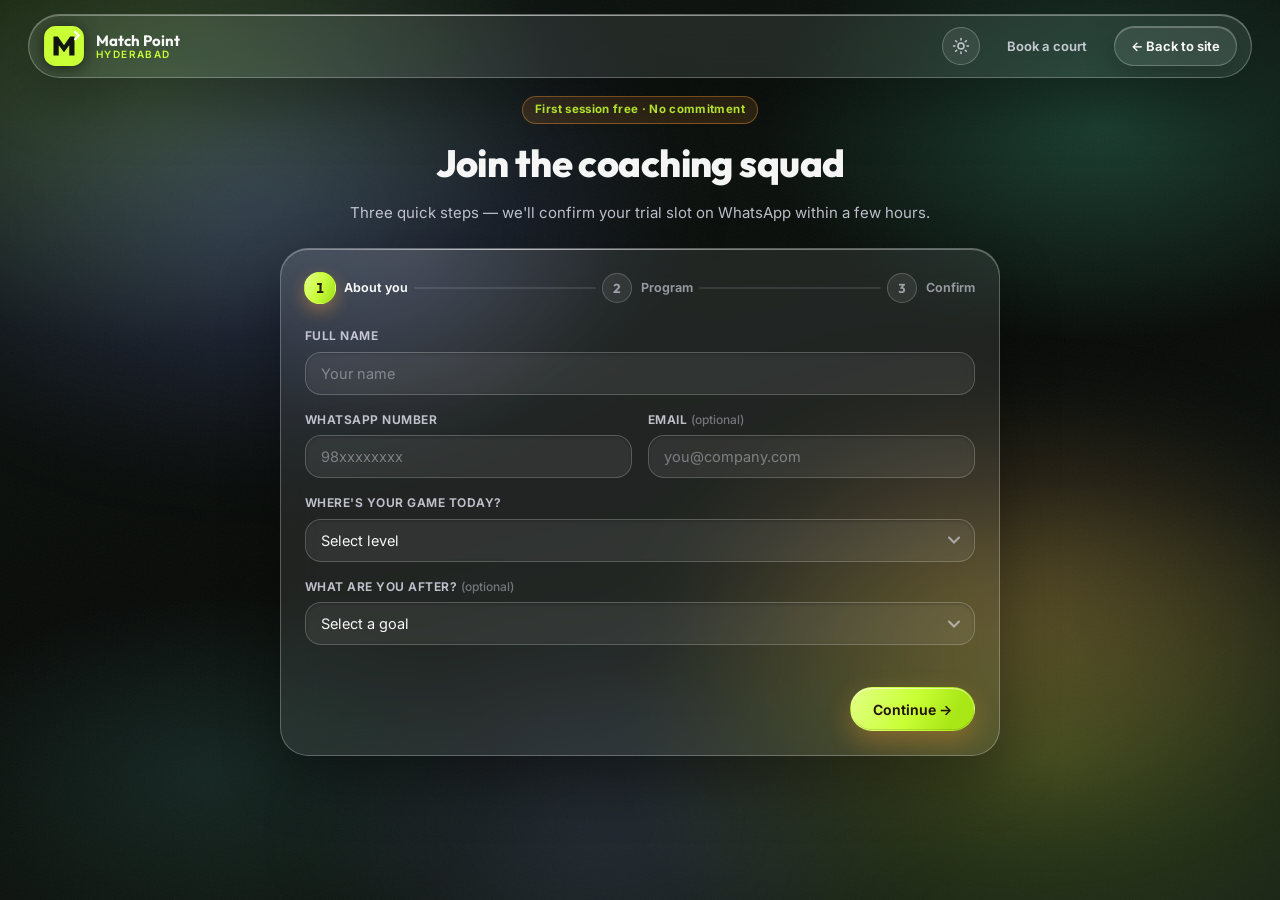
==== commit 5a9566bc: "Simplify manager UX for non-technical staff - 44px+ touch targets on buttons, chips and attendance t" ====
--- a/admission.html
+++ b/admission.html
@@ -9,7 +9,7 @@
   <link rel="preconnect" href="https://fonts.googleapis.com" />
   <link rel="preconnect" href="https://fonts.gstatic.com" crossorigin />
   <link href="https://fonts.googleapis.com/css2?family=Outfit:wght@500;600;700;800&family=Inter:wght@400;500;600;700&display=swap" rel="stylesheet" />
-  <link rel="stylesheet" href="assets/css/glass.css?v=18" />
+  <link rel="stylesheet" href="assets/css/glass.css?v=19" />
   <script>document.documentElement.dataset.theme = localStorage.getItem("mp-theme") || "dark"; document.documentElement.classList.add("lt-js");</script>
   <style>
     .adm-wrap { max-width: 720px; margin: 0 auto; width: 100%; }
--- a/assets/css/glass.css
+++ b/assets/css/glass.css
@@ -25,11 +25,12 @@
   --red-400: #ff6b6b;
   --sky-300: #7dd3fc;
 
-  /* Ink */
+  /* Ink — kept high enough that secondary labels stay readable on the
+     dark field (staff read these outdoors and on cheap panels) */
   --ink-hi: rgba(255, 255, 255, 0.96);
-  --ink-mid: rgba(230, 230, 244, 0.72);
-  --ink-low: rgba(230, 230, 244, 0.48);
-  --ink-faint: rgba(230, 230, 244, 0.28);
+  --ink-mid: rgba(232, 232, 246, 0.8);
+  --ink-low: rgba(230, 230, 244, 0.6);
+  --ink-faint: rgba(230, 230, 244, 0.42);
 
   /* Accent text (readable per theme) */
   --tx-gold: var(--gold-400);
@@ -70,7 +71,7 @@
   --dot-border: rgba(255, 255, 255, 0.3);
   --ghost-hover: rgba(255, 255, 255, 0.07);
   --option-bg: var(--forest-800);
-  --backdrop: rgba(5, 4, 12, 0.6);
+  --backdrop: rgba(5, 4, 12, 0.72);
   --toast-bg: linear-gradient(135deg, rgba(26, 24, 48, 0.92), rgba(10, 9, 20, 0.92));
   --toast-border: rgba(255, 255, 255, 0.18);
   --scroll-thumb: rgba(255, 255, 255, 0.14);
@@ -110,9 +111,9 @@
 /* ---------- Design tokens — LIGHT override ("clear glass") ---------- */
 :root[data-theme="light"] {
   --ink-hi: #17181c;
-  --ink-mid: rgba(25, 28, 38, 0.74);
-  --ink-low: rgba(25, 28, 38, 0.52);
-  --ink-faint: rgba(25, 28, 38, 0.34);
+  --ink-mid: rgba(25, 28, 38, 0.8);
+  --ink-low: rgba(25, 28, 38, 0.62);
+  --ink-faint: rgba(25, 28, 38, 0.46);
 
   --tx-gold: #4d7400;
   --tx-green: #0f766e;
@@ -501,26 +502,29 @@
   display: none;
   align-items: stretch;
   gap: 2px;
-  padding: 7px;
+  padding: 6px;
   border-radius: var(--r-pill);
-  width: min(440px, calc(100% - 20px));
+  width: min(460px, calc(100% - 12px));
 }
 .lt-dock.glass::after { display: none; }
 .dock-tab {
   position: relative;
   flex: 1;
+  min-width: 0; /* six tabs must fit a 375px phone without clipping */
   display: flex;
   flex-direction: column;
   align-items: center;
   gap: 3px;
-  padding: 7px 4px 6px;
+  padding: 9px 2px 8px;
   border: none;
   border-radius: 18px;
   background: transparent;
   color: var(--ink-low);
   font-size: 10px;
   font-weight: 600;
-  letter-spacing: 0.02em;
+  letter-spacing: 0;
+  white-space: nowrap;
+  overflow: hidden;
   cursor: pointer;
   transition: color 0.25s ease, background 0.25s ease;
   text-decoration: none;
@@ -535,6 +539,7 @@
   align-items: center;
   justify-content: center;
   gap: 8px;
+  min-height: 44px; /* Apple HIG touch target — staff tap these courtside */
   padding: 11px 22px;
   border-radius: var(--r-pill);
   border: 1px solid transparent;
@@ -585,10 +590,10 @@
 .btn-ghost:hover { color: var(--ink-hi); background: var(--ghost-hover); }
 
 
-.btn-sm { padding: 7px 14px; font-size: 12.5px; }
+.btn-sm { padding: 7px 16px; font-size: 13px; min-height: 40px; }
 .btn-lg { padding: 14px 30px; font-size: 15.5px; }
 .btn-block { width: 100%; }
-.btn-icon { width: 38px; height: 38px; padding: 0; border-radius: 50%; }
+.btn-icon { width: 44px; height: 44px; min-height: 44px; padding: 0; border-radius: 50%; }
 
 /* ---------- Forms ---------- */
 .field { display: flex; flex-direction: column; gap: 6px; min-width: 0; }
@@ -618,6 +623,14 @@
   appearance: none;
 }
 textarea { resize: vertical; min-height: 64px; }
+/* iOS Safari auto-zooms any focused input under 16px — that zoom disorients
+   non-technical staff mid-form, so phones get full-size input text */
+@media (max-width: 700px) {
+  input[type="text"], input[type="email"], input[type="password"], input[type="tel"],
+  input[type="number"], input[type="date"], input[type="search"], select, textarea {
+    font-size: 16px;
+  }
+}
 input::placeholder, textarea::placeholder { color: var(--ink-faint); }
 input:hover, select:hover, textarea:hover { border-color: var(--input-border-hover); }
 input:focus, select:focus, textarea:focus {
@@ -809,11 +822,18 @@
 /* freeze the page behind an open modal so touch-scroll moves the modal, not
    the page underneath it */
 body.lt-noscroll { overflow: hidden; }
-/* Modals sit over busy photo content — give them a much more solid fill
-   than ambient glass so rows and bars stay legible in BOTH themes. */
-.lt-modal.glass { background: rgba(16, 15, 32, 0.82); }
-:root[data-theme="light"] .lt-modal.glass { background: rgba(255, 255, 255, 0.82); }
-:root[data-theme="light"] .lt-modal-backdrop { background: rgba(18, 22, 34, 0.45); }
+/* Modals are near-opaque on purpose: page content bleeding through the
+   glass reads as double-exposed text and confuses non-technical staff.
+   The glass identity stays on ambient cards; forms get a solid surface. */
+.lt-modal.glass {
+  background: rgba(18, 17, 34, 0.97);
+  /* the fill is near-opaque, so the inherited glass blur adds nothing but
+     compositing cost (and Safari artifacts) — turn it off on modals */
+  -webkit-backdrop-filter: none;
+  backdrop-filter: none;
+}
+:root[data-theme="light"] .lt-modal.glass { background: rgba(255, 255, 255, 0.97); }
+:root[data-theme="light"] .lt-modal-backdrop { background: rgba(18, 22, 34, 0.5); }
 .lt-modal {
   width: min(620px, 100%);
   max-height: min(86vh, 86dvh);
@@ -861,6 +881,9 @@
 /* ---------- Chips ---------- */
 .chip-row { display: flex; flex-wrap: wrap; gap: 8px; }
 .chip {
+  min-height: 38px;
+  display: inline-flex;
+  align-items: center;
   padding: 7px 16px;
   border-radius: var(--r-pill);
   border: 1px solid var(--chip-border);
@@ -1026,12 +1049,21 @@
 .att-grid { display: grid; grid-template-columns: repeat(auto-fill, minmax(150px, 1fr)); gap: 8px; }
 .att-tile {
   display: flex; align-items: center; gap: 10px;
+  min-height: 56px; /* comfortable one-thumb target */
   padding: 9px 12px; border-radius: var(--r-md); min-width: 0;
   border: 1px solid var(--tile-border); background: var(--tile-bg);
   cursor: pointer; user-select: none;
   transition: border-color 0.25s ease, background 0.25s ease, transform 0.3s var(--ease-spring);
 }
 .att-tile:active { transform: scale(0.97); }
+/* explicit check ring so "tap to mark" is self-evident before the first tap */
+.att-tile .att-tick {
+  margin-left: auto; flex: none; width: 26px; height: 26px; border-radius: 50%;
+  border: 2px solid var(--ink-faint); display: grid; place-items: center;
+  font-size: 14px; font-weight: 800; color: transparent;
+  transition: border-color 0.2s ease, background 0.2s ease, color 0.2s ease;
+}
+.att-tile.present .att-tick { border-color: transparent; background: linear-gradient(135deg, #6ee7b7, #34d399); color: #06382a; }
 .att-tile .av { width: 32px; height: 32px; flex: none; border-radius: 50%; display: grid; place-items: center; font-size: 12px; font-weight: 700; color: #221204; background: var(--gold-grad); }
 .att-tile .nm { font-size: 13px; font-weight: 650; color: var(--ink-hi); line-height: 1.2; }
 .att-tile .bt { font-size: 10.5px; color: var(--ink-low); }
